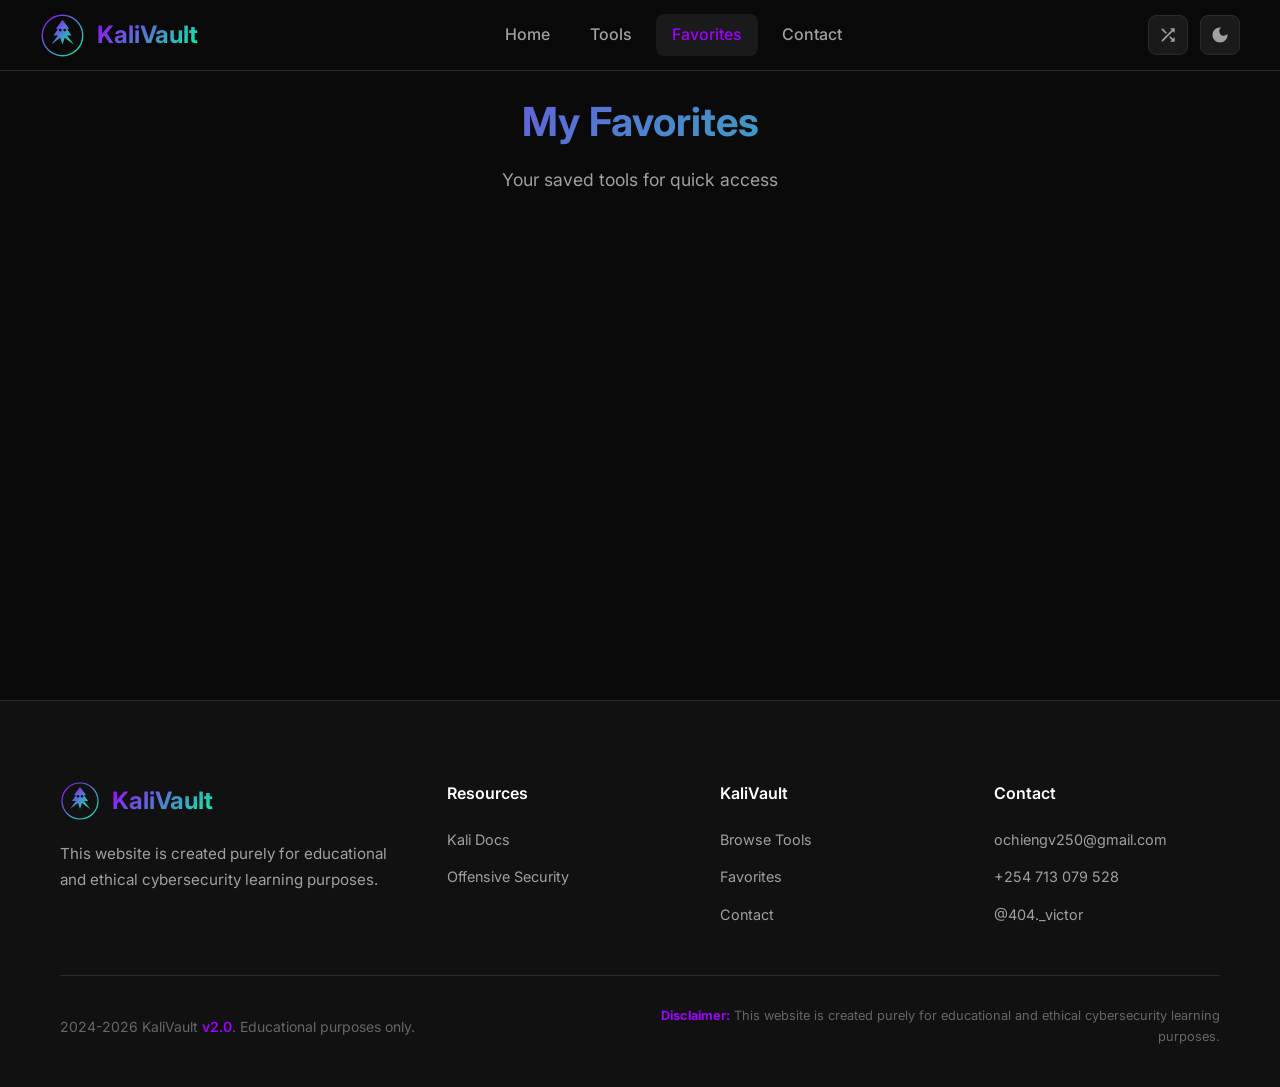
==== favorites.html @ a546f0a1 "Initial commit - KaliVault v2.0: Complete educational Kali Linux tools reference hub" ====
<!DOCTYPE html>
<html lang="en">
<head>
    <meta charset="UTF-8">
    <meta name="viewport" content="width=device-width, initial-scale=1.0">
    <title>KaliVault - My Favorites</title>
    <link rel="preconnect" href="https://fonts.googleapis.com">
    <link rel="preconnect" href="https://fonts.gstatic.com" crossorigin>
    <link href="https://fonts.googleapis.com/css2?family=Fira+Code:wght@400;500;600&family=Inter:wght@300;400;500;600;700&display=swap" rel="stylesheet">
    <link rel="stylesheet" href="assets/css/style.css">
    <link rel="icon" href="assets/images/icon.svg">
</head>
<body>
    <nav class="navbar">
        <div class="navbar-inner">
            <a href="index.html" class="logo">
                <svg class="kali-logo" viewBox="0 0 100 100" xmlns="http://www.w3.org/2000/svg">
                    <defs>
                        <linearGradient id="dragonGradFav" x1="0%" y1="0%" x2="100%" y2="100%">
                            <stop offset="0%" style="stop-color:#9f00ff"/>
                            <stop offset="100%" style="stop-color:#00ff9f"/>
                        </linearGradient>
                    </defs>
                    <circle cx="50" cy="50" r="45" fill="none" stroke="url(#dragonGradFav)" stroke-width="3"/>
                    <g fill="url(#dragonGradFav)">
                        <path d="M50 15 L65 35 L60 35 L70 50 L60 50 L75 70 L55 55 L50 70 L45 55 L25 70 L40 50 L30 50 L40 35 L35 35 Z"/>
                        <circle cx="45" cy="38" r="3" fill="#0a0a0a"/>
                        <circle cx="55" cy="38" r="3" fill="#0a0a0a"/>
                    </g>
                </svg>
                <span class="logo-text">KaliVault</span>
            </a>
            
            <button class="mobile-menu-btn" id="mobileMenuBtn" aria-label="Toggle menu">
                <span></span><span></span><span></span>
            </button>

            <ul class="nav-links" id="navLinks">
                <li><a href="index.html">Home</a></li>
                <li><a href="tools.html">Tools</a></li>
                <li><a href="favorites.html" class="active">Favorites</a></li>
                <li><a href="index.html#contact">Contact</a></li>
            </ul>

            <div class="nav-actions">
                <button class="action-btn" id="randomToolBtn" title="Random Tool">
                    <svg viewBox="0 0 24 24"><path d="M10.59 9.17L5.41 4 4 5.41l5.17 5.17 1.42-1.41zM14.5 4l2.04 2.04L4 18.59 5.41 20 17.96 7.46 20 9.5V4h-5.5zm.33 9.41l-1.41 1.41 3.13 3.13L14.5 20H20v-5.5l-2.04 2.04-3.13-3.13z"/></svg>
                </button>
                <button class="action-btn theme-toggle" id="themeToggle" aria-label="Toggle theme">
                    <svg class="icon-moon" viewBox="0 0 24 24" fill="currentColor"><path d="M12 3c-4.97 0-9 4.03-9 9s4.03 9 9 9 9-4.03 9-9c0-.46-.04-.92-.1-1.36-.98 1.37-2.58 2.26-4.4 2.26-2.98 0-5.4-2.42-5.4-5.4 0-1.81.89-3.42 2.26-4.4-.44-.06-.9-.1-1.36-.1z"/></svg>
                    <svg class="icon-sun" viewBox="0 0 24 24" fill="currentColor"><path d="M12 7c-2.76 0-5 2.24-5 5s2.24 5 5 5 5-2.24 5-5-2.24-5-5-5z"/></svg>
                </button>
            </div>
        </div>
    </nav>

    <main class="main-content">
        <div class="container">
            <div class="page-header">
                <h1>My Favorites</h1>
                <p class="page-subtitle">Your saved tools for quick access</p>
            </div>

            <div id="favoritesEmpty" class="favorites-empty" style="display: none;">
                <svg viewBox="0 0 24 24" fill="none" stroke="currentColor" stroke-width="1.5">
                    <path d="M4.318 6.318a4.5 4.5 0 000 6.364L12 20.364l7.682-7.682a4.5 4.5 0 00-6.364-6.364L12 7.636l-1.318-1.318a4.5 4.5 0 00-6.364 0z"/>
                </svg>
                <h2>No favorites yet</h2>
                <p>Start exploring tools and click the heart icon to save them here</p>
                <a href="tools.html" class="browse-tools-btn">
                    <svg viewBox="0 0 24 24" fill="currentColor" width="20" height="20"><path d="M4 6H2v14c0 1.1.9 2 2 2h14v-2H4V6zm16-4H8c-1.1 0-2 .9-2 2v12c0 1.1.9 2 2 2h12c1.1 0 2-.9 2-2V4c0-1.1-.9-2-2-2zm-1 9h-4v4h-2v-4H9V9h4V5h2v4h4v2z"/></svg>
                    Browse Tools
                </a>
            </div>

            <div id="favoritesContent" style="display: none;">
                <div class="favorites-stats">
                    <span id="favoritesCount">0 tools saved</span>
                    <button class="clear-favorites-btn" id="clearFavoritesBtn">Clear All</button>
                </div>

                <div class="favorites-grid" id="favoritesGrid"></div>
            </div>

            <div class="recently-viewed-section" id="recentlyViewedSection" style="display: none;">
                <h2 class="section-title">Recently Viewed</h2>
                <div class="recently-viewed-grid" id="recentlyViewedGrid"></div>
            </div>
        </div>
    </main>

    <footer class="footer">
        <div class="container">
            <div class="footer-content">
                <div class="footer-brand">
                    <div class="footer-logo">
                        <svg class="kali-logo-small" viewBox="0 0 100 100" xmlns="http://www.w3.org/2000/svg">
                            <defs>
                                <linearGradient id="dragonGradFootFav" x1="0%" y1="0%" x2="100%" y2="100%">
                                    <stop offset="0%" style="stop-color:#9f00ff"/>
                                    <stop offset="100%" style="stop-color:#00ff9f"/>
                                </linearGradient>
                            </defs>
                            <circle cx="50" cy="50" r="45" fill="none" stroke="url(#dragonGradFootFav)" stroke-width="3"/>
                            <g fill="url(#dragonGradFootFav)">
                                <path d="M50 15 L65 35 L60 35 L70 50 L60 50 L75 70 L55 55 L50 70 L45 55 L25 70 L40 50 L30 50 L40 35 L35 35 Z"/>
                                <circle cx="45" cy="38" r="3" fill="#0a0a0a"/>
                                <circle cx="55" cy="38" r="3" fill="#0a0a0a"/>
                            </g>
                        </svg>
                        <span class="footer-logo-text">KaliVault</span>
                    </div>
                    <p class="footer-description">This website is created purely for educational and ethical cybersecurity learning purposes.</p>
                </div>
                <div class="footer-links">
                    <h4>Resources</h4>
                    <ul>
                        <li><a href="https://www.kali.org/docs/" target="_blank">Kali Docs</a></li>
                        <li><a href="https://www.offensive-security.com/" target="_blank">Offensive Security</a></li>
                    </ul>
                </div>
                <div class="footer-links">
                    <h4>KaliVault</h4>
                    <ul>
                        <li><a href="tools.html">Browse Tools</a></li>
                        <li><a href="favorites.html">Favorites</a></li>
                        <li><a href="mailto:ochiengv250@gmail.com">Contact</a></li>
                    </ul>
                </div>
                <div class="footer-links">
                    <h4>Contact</h4>
                    <ul>
                        <li><a href="mailto:ochiengv250@gmail.com">ochiengv250@gmail.com</a></li>
                        <li><a href="https://wa.me/254713079528" target="_blank">+254 713 079 528</a></li>
                        <li><a href="https://instagram.com/404._victor" target="_blank">@404._victor</a></li>
                    </ul>
                </div>
            </div>
            <div class="footer-bottom">
                <p class="footer-copyright">2024-2026 KaliVault <span class="version">v2.0</span>. Educational purposes only.</p>
                <p class="disclaimer"><strong>Disclaimer:</strong> This website is created purely for educational and ethical cybersecurity learning purposes.</p>
            </div>
        </div>
    </footer>

    <div class="toast" id="toast">
        <svg viewBox="0 0 24 24"><path d="M9 16.17L4.83 12l-1.42 1.41L9 19 21 7l-1.41-1.41z"/></svg>
        <span></span>
    </div>

    <div class="modal-overlay tool-modal" id="toolModal">
        <div class="modal-content animate-modal">
            <div class="modal-header">
                <button class="modal-close" id="modalClose" aria-label="Close">
                    <svg viewBox="0 0 24 24"><path d="M19 6.41L17.59 5 12 10.59 6.41 5 5 6.41 10.59 12 5 17.59 6.41 19 12 13.41 17.59 19 19 17.59 13.41 12z"/></svg>
                </button>
            </div>
            <div class="modal-body" id="modalBody"></div>
        </div>
    </div>

    <script src="assets/js/app.js"></script>
    <script>
        document.addEventListener('DOMContentLoaded', async function() {
            const favoritesGrid = document.getElementById('favoritesGrid');
            const favoritesEmpty = document.getElementById('favoritesEmpty');
            const favoritesContent = document.getElementById('favoritesContent');
            const favoritesCount = document.getElementById('favoritesCount');
            const recentlyViewedGrid = document.getElementById('recentlyViewedGrid');
            const recentlyViewedSection = document.getElementById('recentlyViewedSection');
            const clearFavoritesBtn = document.getElementById('clearFavoritesBtn');

            let allTools = [];
            let toolModal = document.getElementById('toolModal');
            let modalBody = document.getElementById('modalBody');

            async function loadTools() {
                try {
                    const response = await fetch('assets/data/tools-data.json');
                    const data = await response.json();
                    
                    for (const [category, tools] of Object.entries(data.categories)) {
                        tools.forEach(tool => {
                            allTools.push({
                                ...tool,
                                category: category,
                                id: tool.name.toLowerCase().replace(/[^a-z0-9]/g, '-')
                            });
                        });
                    }
                    renderFavorites();
                    renderRecentlyViewed();
                } catch (error) {
                    console.error('Error loading tools:', error);
                }
            }

            function getFavorites() {
                return JSON.parse(localStorage.getItem('kalivault_favorites') || '[]');
            }

            function removeFromFavorites(toolId) {
                const favorites = getFavorites().filter(id => id !== toolId);
                localStorage.setItem('kalivault_favorites', JSON.stringify(favorites));
                renderFavorites();
                showToast('Removed from favorites');
            }

            function showToast(message) {
                const toast = document.getElementById('toast');
                if (toast) {
                    toast.querySelector('span').textContent = message;
                    toast.classList.add('show');
                    setTimeout(() => toast.classList.remove('show'), 2500);
                }
            }

            function renderFavorites() {
                const favorites = getFavorites();
                favoritesCount.textContent = `${favorites.length} tools saved`;

                if (favorites.length === 0) {
                    favoritesEmpty.style.display = 'block';
                    favoritesContent.style.display = 'none';
                    return;
                }

                favoritesEmpty.style.display = 'none';
                favoritesContent.style.display = 'block';

                const favoriteTools = allTools.filter(tool => favorites.includes(tool.id));

                favoritesGrid.innerHTML = favoriteTools.map(tool => `
                    <div class="favorite-tool-card" data-tool-id="${tool.id}">
                        <button class="remove-favorite-btn" onclick="event.stopPropagation(); removeFromFavorites('${tool.id}')" title="Remove from favorites">
                            <svg viewBox="0 0 24 24"><path d="M19 6.41L17.59 5 12 10.59 6.41 5 5 6.41 10.59 12 5 17.59 6.41 19 12 13.41 17.59 19 19 17.59 13.41 12z"/></svg>
                        </button>
                        <div class="favorite-tool-header">
                            <h3>${tool.name}</h3>
                            <span class="difficulty-badge ${tool.difficulty.toLowerCase()}">${tool.difficulty}</span>
                        </div>
                        <p class="favorite-tool-category">${tool.category}</p>
                        <p class="favorite-tool-desc">${tool.short_desc || ''}</p>
                        <div class="tool-command">
                            <code>${tool.command}</code>
                            <button class="copy-btn" onclick="event.stopPropagation(); copyCommand('${tool.command}')">
                                <svg viewBox="0 0 24 24"><path d="M16 1H4c-1.1 0-2 .9-2 2v14h2V3h12V1zm3 4H8c-1.1 0-2 .9-2 2v14c0 1.1.9 2 2 2h11c1.1 0 2-.9 2-2V7c0-1.1-.9-2-2-2zm0 16H8V7h11v14z"/></svg>
                                Copy
                            </button>
                        </div>
                    </div>
                `).join('');

                document.querySelectorAll('.favorite-tool-card').forEach(card => {
                    card.addEventListener('click', function() {
                        const toolId = this.dataset.toolId;
                        const tool = allTools.find(t => t.id === toolId);
                        if (tool) openToolModal(tool);
                    });
                });
            }

            function copyCommand(command) {
                navigator.clipboard.writeText(command).then(() => {
                    showToast('Copied to clipboard!');
                });
            }

            function openToolModal(tool) {
                const isFav = getFavorites().includes(tool.id);
                
                modalBody.innerHTML = `
                    <div class="modal-tool-header">
                        <div>
                            <h2 class="modal-title">${tool.name}</h2>
                            <p class="modal-category">${tool.category}</p>
                        </div>
                    </div>
                    <p class="modal-description">${tool.full_description || tool.short_desc || ''}</p>
                    <div class="modal-section">
                        <h3 class="modal-section-title">
                            <svg viewBox="0 0 24 24"><path d="M9.4 16.6L4.8 12l4.6-4.6L8 6l-6 6 6 6 1.4-1.4z"/></svg>
                            Command
                        </h3>
                        <div class="modal-command">
                            <code>${tool.command}</code>
                            <button class="copy-btn" onclick="copyCommand('${tool.command.replace(/'/g, "\\'")}')">
                                <svg viewBox="0 0 24 24"><path d="M16 1H4c-1.1 0-2 .9-2 2v14h2V3h12V1zm3 4H8c-1.1 0-2 .9-2 2v14c0 1.1.9 2 2 2h11c1.1 0 2-.9 2-2V7c0-1.1-.9-2-2-2zm0 16H8V7h11v14z"/></svg>
                                Copy
                            </button>
                        </div>
                    </div>
                    ${tool.example ? `
                    <div class="modal-section">
                        <h3 class="modal-section-title">
                            <svg viewBox="0 0 24 24"><path d="M9 21c0 .55.45 1 1 1h4c.55 0 1-.45 1-1v-1H9v1zm3-19C8.14 2 5 5.14 5 9c0 2.38 1.19 4.47 3 5.74V17c0 .55.45 1 1 1h6c.55 0 1-.45 1-1v-2.26c1.81-1.27 3-3.36 3-5.74 0-3.86-3.14-7-7-7z"/></svg>
                            Example
                        </h3>
                        <div class="example-block">
                            <code class="example-command">${tool.example}</code>
                        </div>
                    </div>
                    ` : ''}
                    <div class="modal-meta">
                        <span class="difficulty-badge ${tool.difficulty.toLowerCase()}">${tool.difficulty}</span>
                    </div>
                `;

                toolModal.classList.add('active');
                document.body.style.overflow = 'hidden';
            }

            document.getElementById('modalClose').addEventListener('click', () => {
                toolModal.classList.remove('active');
                document.body.style.overflow = '';
            });

            toolModal.addEventListener('click', (e) => {
                if (e.target === toolModal) {
                    toolModal.classList.remove('active');
                    document.body.style.overflow = '';
                }
            });

            window.removeFromFavorites = removeFromFavorites;
            window.copyCommand = copyCommand;

            clearFavoritesBtn.addEventListener('click', function() {
                if (confirm('Are you sure you want to remove all favorites?')) {
                    localStorage.setItem('kalivault_favorites', '[]');
                    renderFavorites();
                    showToast('All favorites cleared');
                }
            });

            loadTools();
        });
    </script>
</body>
</html>
---- assets/css/style.css ----
@import url('https://fonts.googleapis.com/css2?family=Fira+Code:wght@400;500;600&family=Inter:wght@300;400;500;600;700&display=swap');

:root {
  --bg-primary: #0a0a0a;
  --bg-secondary: #111111;
  --bg-card: #1a1a1a;
  --bg-card-hover: #222222;
  --text-primary: #ffffff;
  --text-secondary: #a0a0a0;
  --text-muted: #666666;
  --accent-purple: #9f00ff;
  --accent-purple-dim: rgba(159, 0, 255, 0.1);
  --accent-purple-glow: rgba(159, 0, 255, 0.3);
  --accent-green: #00ff9f;
  --accent-green-dim: rgba(0, 255, 159, 0.1);
  --accent-green-glow: rgba(0, 255, 159, 0.3);
  --border-color: #2a2a2a;
  --font-sans: 'Inter', -apple-system, BlinkMacSystemFont, sans-serif;
  --font-mono: 'Fira Code', 'Courier New', monospace;
  --transition-fast: 0.15s ease;
  --transition-normal: 0.3s ease;
  --shadow-card: 0 4px 20px rgba(0, 0, 0, 0.3);
  --shadow-glow-purple: 0 0 30px rgba(159, 0, 255, 0.3);
  --shadow-glow-green: 0 0 30px rgba(0, 255, 159, 0.3);
}

* {
  margin: 0;
  padding: 0;
  box-sizing: border-box;
}

html {
  scroll-behavior: smooth;
}

body {
  font-family: var(--font-sans);
  background-color: var(--bg-primary);
  color: var(--text-primary);
  line-height: 1.6;
  min-height: 100vh;
  overflow-x: hidden;
}

body.light-theme {
  --bg-primary: #ffffff;
  --bg-secondary: #f5f5f5;
  --bg-card: #ffffff;
  --bg-card-hover: #f0f0f0;
  --text-primary: #0a0a0a;
  --text-secondary: #555555;
  --text-muted: #999999;
  --border-color: #e0e0e0;
}

a {
  color: var(--accent-purple);
  text-decoration: none;
  transition: color var(--transition-fast);
}

a:hover {
  color: var(--accent-green);
}

.container {
  max-width: 1200px;
  margin: 0 auto;
  padding: 0 20px;
}

/* NAVBAR */
.navbar {
  position: fixed;
  top: 0;
  left: 0;
  right: 0;
  z-index: 1000;
  background: rgba(10, 10, 10, 0.95);
  backdrop-filter: blur(12px);
  border-bottom: 1px solid var(--border-color);
  padding: 0 20px;
}

body.light-theme .navbar {
  background: rgba(255, 255, 255, 0.95);
}

.navbar-inner {
  max-width: 1200px;
  margin: 0 auto;
  display: flex;
  align-items: center;
  justify-content: space-between;
  height: 70px;
}

.logo {
  display: flex;
  align-items: center;
  gap: 12px;
  font-size: 1.5rem;
  font-weight: 700;
  color: var(--text-primary);
}

.logo svg.kali-logo {
  width: 45px;
  height: 45px;
  transition: transform var(--transition-normal);
}

.logo:hover svg.kali-logo {
  transform: scale(1.1);
}

.logo-text {
  background: linear-gradient(135deg, var(--accent-purple), var(--accent-green));
  -webkit-background-clip: text;
  -webkit-text-fill-color: transparent;
  background-clip: text;
}

.nav-links {
  display: flex;
  align-items: center;
  gap: 8px;
  list-style: none;
}

.nav-links a {
  display: flex;
  align-items: center;
  gap: 6px;
  padding: 8px 16px;
  color: var(--text-secondary);
  font-weight: 500;
  border-radius: 8px;
  transition: all var(--transition-fast);
}

.nav-links a:hover,
.nav-links a.active {
  color: var(--text-primary);
  background: var(--bg-card);
}

.nav-links a.active {
  color: var(--accent-purple);
}

.nav-actions {
  display: flex;
  align-items: center;
  gap: 12px;
}

.action-btn {
  display: flex;
  align-items: center;
  justify-content: center;
  width: 40px;
  height: 40px;
  background: var(--bg-card);
  border: 1px solid var(--border-color);
  border-radius: 8px;
  cursor: pointer;
  transition: all var(--transition-fast);
}

.action-btn svg {
  width: 20px;
  height: 20px;
  fill: var(--text-secondary);
  transition: fill var(--transition-fast);
}

.action-btn:hover {
  background: var(--bg-card-hover);
  border-color: var(--accent-purple);
}

.action-btn:hover svg {
  fill: var(--accent-purple);
}

.theme-toggle {
  position: relative;
}

.theme-toggle .icon-sun { display: none; }
.theme-toggle .icon-moon { display: block; }
body.light-theme .theme-toggle .icon-sun { display: block; }
body.light-theme .theme-toggle .icon-moon { display: none; }

.mobile-menu-btn {
  display: none;
  flex-direction: column;
  gap: 5px;
  padding: 8px;
  background: none;
  border: none;
  cursor: pointer;
}

.mobile-menu-btn span {
  display: block;
  width: 24px;
  height: 2px;
  background: var(--text-primary);
  transition: all var(--transition-fast);
}

.mobile-menu-btn.active span:nth-child(1) {
  transform: rotate(45deg) translate(5px, 5px);
}

.mobile-menu-btn.active span:nth-child(2) {
  opacity: 0;
}

.mobile-menu-btn.active span:nth-child(3) {
  transform: rotate(-45deg) translate(5px, -5px);
}

@media (max-width: 768px) {
  .nav-links {
    position: fixed;
    top: 70px;
    left: 0;
    right: 0;
    bottom: 0;
    flex-direction: column;
    background: var(--bg-primary);
    padding: 20px;
    gap: 4px;
    transform: translateX(-100%);
    transition: transform var(--transition-normal);
  }

  .nav-links.active {
    transform: translateX(0);
  }

  .nav-links a {
    width: 100%;
    padding: 16px;
    font-size: 1.1rem;
  }

  .mobile-menu-btn {
    display: flex;
  }
}

/* HERO SECTION */
.hero {
  min-height: 100vh;
  display: flex;
  align-items: center;
  justify-content: center;
  text-align: center;
  padding: 100px 20px 60px;
  position: relative;
  overflow: hidden;
}

.hero-watermark {
  position: absolute;
  top: 50%;
  left: 50%;
  transform: translate(-50%, -50%);
  width: 800px;
  height: 800px;
  background: url('data:image/svg+xml,<svg xmlns="http://www.w3.org/2000/svg" viewBox="0 0 200 200"><defs><linearGradient id="g" x1="0%" y1="0%" x2="100%" y2="100%"><stop offset="0%" style="stop-color:%239f00ff;stop-opacity:0.08"/><stop offset="100%" style="stop-color:%2300ff9f;stop-opacity:0.08"/></linearGradient></defs><circle cx="100" cy="100" r="90" fill="none" stroke="url(%23g)" stroke-width="4"/><path fill="url(%23g)" d="M100 30 L130 60 L120 60 L140 90 L120 90 L150 130 L110 100 L100 130 L90 100 L50 130 L80 90 L60 90 L80 60 L70 60 Z"/><circle cx="90" cy="65" r="6" fill="%239f00ff" opacity="0.5"/><circle cx="110" cy="65" r="6" fill="%239f00ff" opacity="0.5"/></svg>') center/contain no-repeat;
  opacity: 0.3;
  pointer-events: none;
  animation: float 20s ease-in-out infinite;
}

.hero-glow {
  position: absolute;
  top: 0;
  left: 0;
  right: 0;
  bottom: 0;
  background: 
    radial-gradient(ellipse at 30% 20%, rgba(159, 0, 255, 0.15) 0%, transparent 50%),
    radial-gradient(ellipse at 70% 80%, rgba(0, 255, 159, 0.1) 0%, transparent 50%);
  pointer-events: none;
}

@keyframes float {
  0%, 100% { transform: translate(-50%, -50%) rotate(0deg); }
  50% { transform: translate(-50%, -52%) rotate(5deg); }
}

.hero-content {
  position: relative;
  z-index: 1;
  max-width: 900px;
}

.hero-badge {
  display: inline-flex;
  align-items: center;
  gap: 8px;
  padding: 8px 20px;
  background: var(--accent-purple-dim);
  border: 1px solid var(--accent-purple);
  border-radius: 50px;
  font-size: 0.875rem;
  font-weight: 500;
  color: var(--accent-purple);
  margin-bottom: 24px;
  animation: fadeInDown 0.8s ease;
}

.hero-badge svg {
  width: 16px;
  height: 16px;
}

@keyframes fadeInDown {
  from {
    opacity: 0;
    transform: translateY(-20px);
  }
  to {
    opacity: 1;
    transform: translateY(0);
  }
}

.hero-title {
  font-size: clamp(2rem, 6vw, 3.5rem);
  font-weight: 700;
  line-height: 1.2;
  margin-bottom: 20px;
  animation: fadeInUp 0.8s ease 0.2s both;
}

.hero-title .highlight {
  background: linear-gradient(135deg, var(--accent-purple), var(--accent-green));
  -webkit-background-clip: text;
  -webkit-text-fill-color: transparent;
  background-clip: text;
}

.hero-subtitle {
  font-size: 1.2rem;
  color: var(--text-secondary);
  margin-bottom: 40px;
  max-width: 700px;
  margin-left: auto;
  margin-right: auto;
  animation: fadeInUp 0.8s ease 0.4s both;
}

@keyframes fadeInUp {
  from {
    opacity: 0;
    transform: translateY(20px);
  }
  to {
    opacity: 1;
    transform: translateY(0);
  }
}

.search-container {
  position: relative;
  max-width: 650px;
  margin: 0 auto 40px;
  animation: fadeInUp 0.8s ease 0.6s both;
}

.search-container input {
  width: 100%;
  padding: 18px 24px 18px 56px;
  background: var(--bg-card);
  border: 2px solid var(--border-color);
  border-radius: 16px;
  font-size: 1.1rem;
  color: var(--text-primary);
  font-family: var(--font-sans);
  transition: all var(--transition-fast);
}

.search-container input:focus {
  outline: none;
  border-color: var(--accent-purple);
  box-shadow: 0 0 0 4px var(--accent-purple-dim), var(--shadow-glow-purple);
}

.search-container input::placeholder {
  color: var(--text-muted);
}

.search-container svg {
  position: absolute;
  left: 20px;
  top: 50%;
  transform: translateY(-50%);
  width: 22px;
  height: 22px;
  fill: var(--text-muted);
}

.stats-grid {
  display: grid;
  grid-template-columns: repeat(3, 1fr);
  gap: 32px;
  max-width: 450px;
  margin: 0 auto 40px;
  animation: fadeInUp 0.8s ease 0.8s both;
}

.stat-item {
  text-align: center;
}

.stat-number {
  font-size: 2.5rem;
  font-weight: 700;
  font-family: var(--font-mono);
  background: linear-gradient(135deg, var(--accent-purple), var(--accent-green));
  -webkit-background-clip: text;
  -webkit-text-fill-color: transparent;
  background-clip: text;
}

.stat-label {
  font-size: 0.875rem;
  color: var(--text-secondary);
  text-transform: uppercase;
  letter-spacing: 1px;
}

.hero-actions {
  display: flex;
  gap: 16px;
  justify-content: center;
  flex-wrap: wrap;
  animation: fadeInUp 0.8s ease 1s both;
}

.btn-primary,
.btn-secondary {
  display: inline-flex;
  align-items: center;
  gap: 10px;
  padding: 14px 28px;
  border-radius: 12px;
  font-size: 1rem;
  font-weight: 600;
  cursor: pointer;
  transition: all var(--transition-fast);
  border: none;
}

.btn-primary {
  background: linear-gradient(135deg, var(--accent-purple), #7b00cc);
  color: white;
  box-shadow: 0 4px 20px var(--accent-purple-glow);
}

.btn-primary:hover {
  background: linear-gradient(135deg, var(--accent-green), #00cc7f);
  transform: translateY(-3px);
  box-shadow: 0 6px 30px var(--accent-green-glow);
}

.btn-secondary {
  background: var(--bg-card);
  border: 2px solid var(--border-color);
  color: var(--text-primary);
}

.btn-secondary:hover {
  border-color: var(--accent-purple);
  color: var(--accent-purple);
  transform: translateY(-3px);
}

.btn-primary svg,
.btn-secondary svg {
  width: 20px;
  height: 20px;
  fill: currentColor;
}

@media (max-width: 480px) {
  .stats-grid {
    grid-template-columns: 1fr;
    gap: 16px;
  }
  
  .hero-actions {
    flex-direction: column;
    align-items: center;
  }
  
  .btn-primary, .btn-secondary {
    width: 100%;
    justify-content: center;
  }
}

/* ABOUT SECTION */
.about-section {
  background: var(--bg-secondary);
}

.about-card {
  background: var(--bg-card);
  border: 1px solid var(--border-color);
  border-radius: 24px;
  padding: 48px;
  max-width: 800px;
  margin: 0 auto;
  text-align: center;
  position: relative;
  overflow: hidden;
}

.about-card::before {
  content: '';
  position: absolute;
  top: 0;
  left: 0;
  right: 0;
  height: 4px;
  background: linear-gradient(90deg, var(--accent-purple), var(--accent-green));
}

.about-icon {
  width: 80px;
  height: 80px;
  margin: 0 auto 24px;
  display: flex;
  align-items: center;
  justify-content: center;
  background: var(--accent-purple-dim);
  border-radius: 20px;
}

.about-icon svg {
  width: 40px;
  height: 40px;
  fill: var(--accent-purple);
}

.about-card h2 {
  font-size: 2rem;
  margin-bottom: 16px;
}

.about-description {
  color: var(--text-secondary);
  font-size: 1.1rem;
  line-height: 1.8;
  margin-bottom: 32px;
}

.about-features {
  display: grid;
  grid-template-columns: repeat(auto-fit, minmax(200px, 1fr));
  gap: 16px;
  text-align: left;
}

.about-feature {
  display: flex;
  align-items: center;
  gap: 12px;
  padding: 12px 16px;
  background: var(--bg-primary);
  border-radius: 12px;
}

.about-feature svg {
  width: 24px;
  height: 24px;
  fill: var(--accent-green);
  flex-shrink: 0;
}

/* CONTACT SECTION */
.contact-section {
  background: var(--bg-primary);
}

.contact-grid {
  display: grid;
  grid-template-columns: repeat(auto-fit, minmax(280px, 1fr));
  gap: 24px;
  max-width: 1000px;
  margin: 0 auto;
}

.contact-card {
  background: var(--bg-card);
  border: 1px solid var(--border-color);
  border-radius: 20px;
  padding: 32px;
  text-align: center;
  transition: all var(--transition-normal);
}

.contact-card:hover {
  border-color: var(--accent-purple);
  transform: translateY(-4px);
  box-shadow: var(--shadow-glow-purple);
}

.contact-icon {
  width: 64px;
  height: 64px;
  margin: 0 auto 20px;
  display: flex;
  align-items: center;
  justify-content: center;
  background: var(--accent-purple-dim);
  border-radius: 16px;
}

.contact-icon svg {
  width: 32px;
  height: 32px;
  fill: var(--accent-purple);
}

.contact-icon.whatsapp {
  background: rgba(37, 211, 102, 0.1);
}

.contact-icon.whatsapp svg {
  fill: #25D366;
}

.contact-icon.instagram {
  background: rgba(225, 48, 108, 0.1);
}

.contact-icon.instagram svg {
  fill: #E1306C;
}

.contact-card h3 {
  font-size: 1.25rem;
  margin-bottom: 8px;
}

.contact-card p {
  color: var(--text-secondary);
  font-family: var(--font-mono);
  margin-bottom: 20px;
}

.contact-link-btn {
  display: inline-flex;
  align-items: center;
  gap: 8px;
  padding: 10px 20px;
  background: var(--accent-purple);
  border-radius: 8px;
  color: white;
  font-weight: 500;
  transition: all var(--transition-fast);
}

.contact-link-btn:hover {
  background: var(--accent-green);
  color: white;
}

/* SECTION COMMON */
.section {
  padding: 100px 20px;
}

.section-header {
  text-align: center;
  margin-bottom: 48px;
}

.section-title {
  font-size: 2.25rem;
  font-weight: 700;
  margin-bottom: 12px;
}

.section-subtitle {
  color: var(--text-secondary);
  font-size: 1.1rem;
}

/* FEATURED CARD */
.featured-card {
  background: var(--bg-card);
  border: 1px solid var(--border-color);
  border-radius: 24px;
  padding: 48px;
  max-width: 800px;
  margin: 0 auto;
  position: relative;
  overflow: hidden;
  transition: all var(--transition-normal);
}

.featured-card:hover {
  border-color: var(--accent-purple);
  box-shadow: var(--shadow-glow-purple);
}

.featured-card::before {
  content: '';
  position: absolute;
  top: 0;
  left: 0;
  right: 0;
  height: 4px;
  background: linear-gradient(90deg, var(--accent-purple), var(--accent-green));
}

.featured-label {
  display: inline-flex;
  align-items: center;
  gap: 8px;
  padding: 8px 16px;
  background: var(--accent-green-dim);
  border-radius: 50px;
  font-size: 0.875rem;
  font-weight: 600;
  color: var(--accent-green);
  margin-bottom: 20px;
}

.featured-label svg {
  width: 16px;
  height: 16px;
  fill: currentColor;
}

.featured-name {
  font-size: 2rem;
  font-weight: 700;
  margin-bottom: 12px;
}

.featured-description {
  color: var(--text-secondary);
  margin-bottom: 24px;
  line-height: 1.7;
  font-size: 1.05rem;
}

.command-block {
  background: var(--bg-primary);
  border: 1px solid var(--border-color);
  border-radius: 12px;
  padding: 16px 20px;
  font-family: var(--font-mono);
  font-size: 0.95rem;
  margin-bottom: 20px;
  display: flex;
  align-items: center;
  justify-content: space-between;
  gap: 16px;
}

.command-block code {
  color: var(--accent-green);
  word-break: break-all;
}

/* CATEGORIES GRID */
.categories-grid {
  display: grid;
  grid-template-columns: repeat(auto-fill, minmax(280px, 1fr));
  gap: 20px;
}

.category-card {
  background: var(--bg-card);
  border: 1px solid var(--border-color);
  border-radius: 16px;
  padding: 28px;
  cursor: pointer;
  transition: all var(--transition-normal);
  text-decoration: none;
  color: inherit;
}

.category-card:hover {
  background: var(--bg-card-hover);
  border-color: var(--accent-purple);
  transform: translateY(-4px);
  box-shadow: var(--shadow-glow-purple);
}

.category-icon {
  width: 56px;
  height: 56px;
  display: flex;
  align-items: center;
  justify-content: center;
  background: var(--accent-purple-dim);
  border-radius: 14px;
  margin-bottom: 20px;
  transition: all var(--transition-fast);
}

.category-card:hover .category-icon {
  background: var(--accent-purple);
}

.category-icon svg {
  width: 28px;
  height: 28px;
  fill: var(--accent-purple);
  transition: fill var(--transition-fast);
}

.category-card:hover .category-icon svg {
  fill: white;
}

.category-name {
  font-size: 1.2rem;
  font-weight: 600;
  margin-bottom: 8px;
}

.category-count {
  font-size: 0.875rem;
  color: var(--accent-green);
  font-weight: 500;
}

/* PROGRESS SECTION */
.progress-section {
  padding: 40px 20px;
}

.progress-card {
  background: var(--bg-card);
  border: 1px solid var(--border-color);
  border-radius: 16px;
  padding: 24px 32px;
}

.progress-card h3 {
  margin-bottom: 16px;
  font-size: 1.1rem;
}

.progress-bar-container {
  height: 12px;
  background: var(--bg-primary);
  border-radius: 6px;
  overflow: hidden;
  margin-bottom: 12px;
}

.progress-bar-fill {
  height: 100%;
  background: linear-gradient(90deg, var(--accent-purple), var(--accent-green));
  border-radius: 6px;
  transition: width 0.5s ease;
  position: relative;
}

.progress-bar-fill::after {
  content: '';
  position: absolute;
  top: 0;
  left: 0;
  right: 0;
  bottom: 0;
  background: linear-gradient(90deg, transparent, rgba(255,255,255,0.2), transparent);
  animation: shimmer 2s infinite;
}

@keyframes shimmer {
  0% { transform: translateX(-100%); }
  100% { transform: translateX(100%); }
}

.progress-stats {
  color: var(--text-secondary);
  font-size: 0.9rem;
}

/* RECENTLY VIEWED */
.recently-viewed-section {
  background: var(--bg-secondary);
}

.recently-viewed-widget {
  display: flex;
  gap: 16px;
  overflow-x: auto;
  padding-bottom: 16px;
}

.recently-viewed-widget::-webkit-scrollbar {
  height: 6px;
}

.recently-viewed-widget::-webkit-scrollbar-track {
  background: var(--bg-primary);
  border-radius: 3px;
}

.recently-viewed-widget::-webkit-scrollbar-thumb {
  background: var(--accent-purple);
  border-radius: 3px;
}

.recent-tool-item {
  flex-shrink: 0;
  background: var(--bg-card);
  border: 1px solid var(--border-color);
  border-radius: 12px;
  padding: 16px 20px;
  min-width: 200px;
  transition: all var(--transition-fast);
}

.recent-tool-item:hover {
  border-color: var(--accent-purple);
  transform: translateY(-2px);
}

.recent-name {
  display: block;
  font-weight: 600;
  margin-bottom: 4px;
}

.recent-category {
  font-size: 0.85rem;
  color: var(--text-muted);
}

/* COPY BUTTON */
.copy-btn {
  flex-shrink: 0;
  padding: 8px 16px;
  background: var(--accent-purple);
  border: none;
  border-radius: 8px;
  color: white;
  cursor: pointer;
  transition: all var(--transition-fast);
  display: flex;
  align-items: center;
  gap: 6px;
  font-size: 0.875rem;
  font-weight: 500;
}

.copy-btn:hover {
  background: var(--accent-green);
  transform: translateY(-2px);
  box-shadow: var(--shadow-glow-green);
}

.copy-btn:active {
  transform: scale(0.95);
}

.copy-btn svg {
  width: 16px;
  height: 16px;
  fill: currentColor;
}

/* MODAL OVERLAY */
.modal-overlay {
  display: none;
  position: fixed;
  top: 0;
  left: 0;
  right: 0;
  bottom: 0;
  background: rgba(0, 0, 0, 0.9);
  backdrop-filter: blur(8px);
  z-index: 2000;
  align-items: center;
  justify-content: center;
  padding: 20px;
}

.modal-overlay.active {
  display: flex;
}

.modal-content {
  background: var(--bg-card);
  border: 1px solid var(--border-color);
  border-radius: 20px;
  width: 100%;
  max-height: 90vh;
  overflow-y: auto;
  position: relative;
}

.feedback-modal,
.changelog-modal {
  max-width: 500px;
}

.modal-header {
  display: flex;
  justify-content: space-between;
  align-items: center;
  padding: 24px 28px;
  border-bottom: 1px solid var(--border-color);
  position: sticky;
  top: 0;
  background: var(--bg-card);
  z-index: 1;
}

.modal-header h2 {
  display: flex;
  align-items: center;
  gap: 12px;
  font-size: 1.35rem;
}

.modal-header h2 svg {
  width: 24px;
  height: 24px;
  fill: var(--accent-purple);
}

.modal-close {
  width: 40px;
  height: 40px;
  display: flex;
  align-items: center;
  justify-content: center;
  background: var(--bg-primary);
  border: 1px solid var(--border-color);
  border-radius: 10px;
  cursor: pointer;
  transition: all var(--transition-fast);
}

.modal-close:hover {
  background: #ff3b30;
  border-color: #ff3b30;
}

.modal-close svg {
  width: 20px;
  height: 20px;
  fill: var(--text-secondary);
}

.modal-close:hover svg {
  fill: white;
}

.modal-body {
  padding: 28px;
}

/* MODAL ANIMATIONS */
.animate-modal {
  animation: modalSlideIn 0.3s ease;
}

@keyframes modalSlideIn {
  from {
    opacity: 0;
    transform: translateY(-30px) scale(0.95);
  }
  to {
    opacity: 1;
    transform: translateY(0) scale(1);
  }
}

/* FEEDBACK FORM */
.form-intro {
  color: var(--text-secondary);
  margin-bottom: 24px;
}

.form-group {
  margin-bottom: 20px;
}

.form-group label {
  display: block;
  margin-bottom: 8px;
  font-size: 0.9rem;
  font-weight: 500;
  color: var(--text-secondary);
}

.form-group input,
.form-group select,
.form-group textarea {
  width: 100%;
  padding: 14px 16px;
  background: var(--bg-primary);
  border: 2px solid var(--border-color);
  border-radius: 10px;
  color: var(--text-primary);
  font-size: 0.95rem;
  font-family: var(--font-sans);
  transition: all var(--transition-fast);
}

.form-group input:focus,
.form-group select:focus,
.form-group textarea:focus {
  outline: none;
  border-color: var(--accent-purple);
  box-shadow: 0 0 0 4px var(--accent-purple-dim);
}

.form-group textarea {
  resize: vertical;
  min-height: 120px;
}

.btn-submit {
  width: 100%;
  padding: 16px 24px;
  background: linear-gradient(135deg, var(--accent-purple), #7b00cc);
  border: none;
  border-radius: 10px;
  color: white;
  font-size: 1rem;
  font-weight: 600;
  cursor: pointer;
  transition: all var(--transition-fast);
  display: flex;
  align-items: center;
  justify-content: center;
  gap: 10px;
}

.btn-submit:hover {
  background: linear-gradient(135deg, var(--accent-green), #00cc7f);
  transform: translateY(-2px);
  box-shadow: var(--shadow-glow-green);
}

.btn-submit svg {
  width: 20px;
  height: 20px;
  fill: currentColor;
}

.form-success {
  text-align: center;
  padding: 40px 20px;
}

.form-success svg {
  width: 80px;
  height: 80px;
  fill: var(--accent-green);
  margin-bottom: 20px;
}

.form-success h3 {
  font-size: 1.5rem;
  margin-bottom: 12px;
}

.form-success p {
  color: var(--text-secondary);
}

/* CHANGELOG */
.changelog-content {
  padding: 0;
}

.changelog-version {
  margin-bottom: 32px;
}

.changelog-version:last-child {
  margin-bottom: 0;
}

.version-header {
  display: flex;
  align-items: center;
  gap: 12px;
  margin-bottom: 16px;
}

.version-tag {
  background: var(--accent-purple);
  color: white;
  padding: 4px 12px;
  border-radius: 6px;
  font-size: 0.85rem;
  font-weight: 600;
}

.version-date {
  color: var(--text-muted);
  font-size: 0.85rem;
}

.changelog-list {
  list-style: none;
  padding-left: 20px;
  border-left: 2px solid var(--border-color);
}

.changelog-list li {
  position: relative;
  padding: 10px 0 10px 20px;
  color: var(--text-secondary);
}

.changelog-list li::before {
  content: '';
  position: absolute;
  left: -6px;
  top: 16px;
  width: 10px;
  height: 10px;
  background: var(--accent-purple);
  border-radius: 50%;
}

.changelog-list li.added::before {
  background: var(--accent-green);
}

.changelog-list li.improved::before {
  background: #ffc107;
}

.changelog-list li.fixed::before {
  background: #ff3b30;
}

/* TERMINAL */
.terminal-window {
  max-width: 800px;
  background: #0d1117;
  border: 1px solid var(--border-color);
  border-radius: 16px;
  overflow: hidden;
}

.terminal-header {
  display: flex;
  align-items: center;
  gap: 12px;
  padding: 14px 16px;
  background: #161b22;
  border-bottom: 1px solid var(--border-color);
}

.terminal-dots {
  display: flex;
  gap: 8px;
}

.terminal-dots span {
  width: 12px;
  height: 12px;
  border-radius: 50%;
  background: var(--border-color);
}

.terminal-dots span:nth-child(1) { background: #ff5f56; }
.terminal-dots span:nth-child(2) { background: #ffbd2e; }
.terminal-dots span:nth-child(3) { background: #27ca40; }

.terminal-title {
  flex: 1;
  text-align: center;
  color: var(--text-secondary);
  font-size: 0.9rem;
}

.terminal-body {
  height: 400px;
  padding: 16px;
  overflow-y: auto;
  font-family: var(--font-mono);
  font-size: 0.9rem;
}

.terminal-output {
  color: #c9d1d9;
}

.terminal-line {
  margin-bottom: 6px;
}

.terminal-line .highlight {
  color: var(--accent-green);
}

.terminal-line .command {
  color: var(--accent-purple);
}

.terminal-line .error {
  color: #ff3b30;
}

.terminal-input-wrapper {
  display: flex;
  align-items: center;
  gap: 8px;
  padding: 16px;
  background: #161b22;
  border-top: 1px solid var(--border-color);
}

.terminal-prompt {
  color: var(--accent-green);
  font-family: var(--font-mono);
  font-size: 0.9rem;
}

.terminal-input {
  flex: 1;
  background: none;
  border: none;
  color: var(--text-primary);
  font-family: var(--font-mono);
  font-size: 0.9rem;
  outline: none;
}

/* TOAST */
.toast {
  position: fixed;
  bottom: 30px;
  right: 30px;
  background: var(--bg-card);
  border: 2px solid var(--accent-green);
  border-radius: 12px;
  padding: 16px 24px;
  display: flex;
  align-items: center;
  gap: 12px;
  box-shadow: var(--shadow-glow-green), 0 10px 40px rgba(0,0,0,0.3);
  transform: translateY(100px);
  opacity: 0;
  transition: all 0.4s cubic-bezier(0.68, -0.55, 0.265, 1.55);
  z-index: 3000;
}

.toast.show {
  transform: translateY(0);
  opacity: 1;
}

.toast svg {
  width: 24px;
  height: 24px;
  fill: var(--accent-green);
  flex-shrink: 0;
}

.toast span {
  font-size: 0.95rem;
  color: var(--text-primary);
}

/* FOOTER */
.footer {
  background: var(--bg-secondary);
  border-top: 1px solid var(--border-color);
  padding: 80px 20px 40px;
}

.footer-content {
  max-width: 1200px;
  margin: 0 auto;
  display: grid;
  grid-template-columns: 1.5fr 1fr 1fr 1fr;
  gap: 48px;
  margin-bottom: 48px;
}

.footer-brand {
  max-width: 350px;
}

.footer-logo {
  display: flex;
  align-items: center;
  gap: 12px;
  font-size: 1.5rem;
  font-weight: 700;
  margin-bottom: 20px;
}

.footer-logo svg.kali-logo-small {
  width: 40px;
  height: 40px;
}

.footer-logo-text {
  background: linear-gradient(135deg, var(--accent-purple), var(--accent-green));
  -webkit-background-clip: text;
  -webkit-text-fill-color: transparent;
  background-clip: text;
}

.footer-description {
  color: var(--text-secondary);
  font-size: 0.95rem;
  line-height: 1.7;
  margin-bottom: 20px;
}

.social-links {
  display: flex;
  gap: 12px;
}

.social-links a {
  width: 40px;
  height: 40px;
  display: flex;
  align-items: center;
  justify-content: center;
  background: var(--bg-card);
  border: 1px solid var(--border-color);
  border-radius: 10px;
  transition: all var(--transition-fast);
}

.social-links a:hover {
  border-color: var(--accent-purple);
  background: var(--accent-purple);
}

.social-links a:hover svg {
  fill: white;
}

.social-links svg {
  width: 20px;
  height: 20px;
  fill: var(--text-secondary);
  transition: fill var(--transition-fast);
}

.footer-links h4 {
  font-size: 1rem;
  font-weight: 600;
  margin-bottom: 20px;
  color: var(--text-primary);
}

.footer-links ul {
  list-style: none;
  display: flex;
  flex-direction: column;
  gap: 12px;
}

.footer-links a {
  color: var(--text-secondary);
  font-size: 0.9rem;
  transition: color var(--transition-fast);
}

.footer-links a:hover {
  color: var(--accent-purple);
}

.footer-bottom {
  max-width: 1200px;
  margin: 0 auto;
  padding-top: 30px;
  border-top: 1px solid var(--border-color);
  display: flex;
  justify-content: space-between;
  align-items: center;
  flex-wrap: wrap;
  gap: 20px;
}

.footer-copyright {
  color: var(--text-muted);
  font-size: 0.875rem;
}

.footer-copyright .version {
  color: var(--accent-purple);
  font-weight: 600;
}

.disclaimer {
  color: var(--text-muted);
  font-size: 0.8rem;
  max-width: 600px;
  text-align: right;
  line-height: 1.6;
}

.disclaimer strong {
  color: var(--accent-purple);
}

@media (max-width: 768px) {
  .footer-content {
    grid-template-columns: 1fr;
    gap: 32px;
  }

  .footer-bottom {
    flex-direction: column;
    text-align: center;
  }

  .disclaimer {
    text-align: center;
  }
}

/* MAIN CONTENT (Tools Page) */
.main-content {
  padding-top: 90px;
  padding-bottom: 40px;
  min-height: calc(100vh - 200px);
}

.page-header {
  text-align: center;
  margin-bottom: 32px;
}

.page-header h1 {
  font-size: 2.5rem;
  font-weight: 700;
  margin-bottom: 12px;
  background: linear-gradient(135deg, var(--accent-purple), var(--accent-green));
  -webkit-background-clip: text;
  -webkit-text-fill-color: transparent;
  background-clip: text;
}

.page-subtitle {
  color: var(--text-secondary);
  font-size: 1.1rem;
}

/* TOOLS TABLE */
.tools-table-wrapper {
  background: var(--bg-card);
  border: 1px solid var(--border-color);
  border-radius: 16px;
  overflow: hidden;
}

.tools-table {
  width: 100%;
  border-collapse: collapse;
}

.tools-table thead {
  background: var(--bg-secondary);
  border-bottom: 2px solid var(--border-color);
}

.tools-table th {
  padding: 18px 20px;
  text-align: left;
  font-weight: 600;
  font-size: 0.8rem;
  text-transform: uppercase;
  letter-spacing: 0.08em;
  color: var(--text-secondary);
}

.tools-table td {
  padding: 16px 20px;
  border-bottom: 1px solid var(--border-color);
  vertical-align: middle;
}

.tools-table tbody tr {
  transition: all var(--transition-fast);
  cursor: pointer;
}

.tools-table tbody tr:hover {
  background: var(--bg-card-hover);
  transform: scale(1.005);
}

.tools-table tbody tr:hover td {
  border-color: transparent;
}

.tools-table tbody tr:last-child td {
  border-bottom: none;
}

.tool-name-cell {
  display: flex;
  align-items: center;
  gap: 12px;
}

.tool-name-cell svg {
  width: 24px;
  height: 24px;
  fill: var(--accent-purple);
  flex-shrink: 0;
}

.tool-name-cell .tool-name {
  font-weight: 600;
  font-size: 1rem;
  color: var(--text-primary);
}

.tool-name-cell .favorite-btn {
  width: 32px;
  height: 32px;
  display: flex;
  align-items: center;
  justify-content: center;
  background: none;
  border: none;
  cursor: pointer;
  opacity: 0.5;
  transition: all var(--transition-fast);
}

.tool-name-cell .favorite-btn:hover,
.tool-name-cell .favorite-btn.active {
  opacity: 1;
}

.tool-name-cell .favorite-btn svg {
  width: 20px;
  height: 20px;
  fill: #ff3b30;
}

.tool-name-cell .favorite-btn.active svg {
  fill: #ff3b30;
}

.command-cell {
  max-width: 280px;
}

.command-cell code {
  font-family: var(--font-mono);
  font-size: 0.85rem;
  color: var(--accent-green);
  background: var(--bg-primary);
  padding: 6px 12px;
  border-radius: 6px;
  display: inline-block;
  max-width: 100%;
  overflow: hidden;
  text-overflow: ellipsis;
  white-space: nowrap;
}

.desc-cell {
  color: var(--text-secondary);
  font-size: 0.9rem;
  max-width: 280px;
}

.difficulty-badge {
  padding: 4px 12px;
  border-radius: 6px;
  font-size: 0.75rem;
  font-weight: 600;
  text-transform: uppercase;
}

.difficulty-badge.easy {
  background: var(--accent-green-dim);
  color: var(--accent-green);
}

.difficulty-badge.medium {
  background: rgba(255, 193, 7, 0.15);
  color: #ffc107;
}

.difficulty-badge.hard {
  background: rgba(255, 59, 48, 0.15);
  color: #ff3b30;
}

.copy-btn-table {
  padding: 10px 16px;
  background: var(--accent-purple);
  border: none;
  border-radius: 8px;
  color: white;
  font-size: 0.85rem;
  font-weight: 500;
  cursor: pointer;
  transition: all var(--transition-fast);
  display: flex;
  align-items: center;
  gap: 6px;
  white-space: nowrap;
}

.copy-btn-table:hover {
  background: var(--accent-green);
  transform: translateY(-2px);
  box-shadow: var(--shadow-glow-green);
}

.copy-btn-table svg {
  width: 16px;
  height: 16px;
  fill: currentColor;
}

/* FILTERS */
.filters-bar {
  display: flex;
  flex-wrap: wrap;
  gap: 16px;
  align-items: center;
  margin-bottom: 24px;
  padding: 20px;
  background: var(--bg-card);
  border: 1px solid var(--border-color);
  border-radius: 16px;
}

.filter-group {
  display: flex;
  flex-wrap: wrap;
  gap: 8px;
}

.filter-btn {
  padding: 10px 18px;
  background: var(--bg-primary);
  border: 1px solid var(--border-color);
  border-radius: 10px;
  color: var(--text-secondary);
  font-size: 0.9rem;
  font-weight: 500;
  cursor: pointer;
  transition: all var(--transition-fast);
}

.filter-btn:hover {
  border-color: var(--accent-purple);
  color: var(--text-primary);
}

.filter-btn.active {
  background: var(--accent-purple);
  border-color: var(--accent-purple);
  color: white;
}

.search-wrapper {
  flex: 1;
  min-width: 250px;
  position: relative;
}

.search-wrapper svg {
  position: absolute;
  left: 14px;
  top: 50%;
  transform: translateY(-50%);
  width: 20px;
  height: 20px;
  fill: var(--text-muted);
}

.search-wrapper input {
  width: 100%;
  padding: 12px 16px 12px 44px;
  background: var(--bg-primary);
  border: 1px solid var(--border-color);
  border-radius: 10px;
  color: var(--text-primary);
  font-size: 0.95rem;
  transition: all var(--transition-fast);
}

.search-wrapper input:focus {
  outline: none;
  border-color: var(--accent-purple);
  box-shadow: 0 0 0 4px var(--accent-purple-dim);
}

.results-count {
  color: var(--text-muted);
  font-size: 0.9rem;
}

@media (max-width: 768px) {
  .tools-table-wrapper {
    overflow-x: auto;
  }
  
  .tools-table {
    min-width: 900px;
  }
  
  .filters-bar {
    flex-direction: column;
    align-items: stretch;
  }
  
  .search-wrapper {
    min-width: 100%;
  }
}

/* TOOL MODAL */
.tool-modal .modal-content {
  max-width: 800px;
}

.tool-modal .modal-body {
  padding: 32px;
}

.tool-modal .modal-tool-header {
  display: flex;
  justify-content: space-between;
  align-items: flex-start;
  margin-bottom: 24px;
}

.tool-modal .modal-title {
  font-size: 2rem;
  font-weight: 700;
  margin-bottom: 8px;
}

.tool-modal .modal-category {
  color: var(--accent-purple);
  font-size: 0.95rem;
  font-weight: 500;
}

.tool-modal .modal-description {
  color: var(--text-secondary);
  line-height: 1.8;
  margin-bottom: 28px;
  font-size: 1.05rem;
}

.tool-modal .modal-section {
  margin-bottom: 28px;
}

.tool-modal .modal-section-title {
  font-size: 1.1rem;
  font-weight: 600;
  margin-bottom: 16px;
  display: flex;
  align-items: center;
  gap: 10px;
  color: var(--text-primary);
}

.tool-modal .modal-section-title svg {
  width: 20px;
  height: 20px;
  fill: var(--accent-purple);
}

.tool-modal .modal-command {
  background: var(--bg-primary);
  border: 1px solid var(--border-color);
  border-radius: 12px;
  padding: 20px;
  font-family: var(--font-mono);
  font-size: 1rem;
  display: flex;
  align-items: center;
  justify-content: space-between;
  gap: 16px;
}

.tool-modal .modal-command code {
  color: var(--accent-green);
  font-size: 1rem;
}

.tool-modal .example-block {
  background: var(--bg-primary);
  border: 1px solid var(--border-color);
  border-radius: 12px;
  padding: 16px 20px;
}

.tool-modal .example-command {
  font-family: var(--font-mono);
  color: var(--accent-green);
  font-size: 0.95rem;
  word-break: break-all;
}

.tool-modal .flags-list {
  display: grid;
  grid-template-columns: repeat(auto-fill, minmax(200px, 1fr));
  gap: 12px;
}

.tool-modal .flag-item {
  background: var(--bg-primary);
  border: 1px solid var(--border-color);
  border-radius: 10px;
  padding: 14px 16px;
}

.tool-modal .flag-syntax {
  font-family: var(--font-mono);
  color: var(--accent-green);
  font-size: 0.9rem;
  display: block;
  margin-bottom: 4px;
}

.tool-modal .flag-desc {
  font-size: 0.85rem;
  color: var(--text-secondary);
}

.tool-modal .use-cases {
  color: var(--text-secondary);
  line-height: 1.7;
}

.tool-modal .safety-note {
  background: var(--accent-green-dim);
  border: 1px solid var(--accent-green);
  border-radius: 12px;
  padding: 20px;
  display: flex;
  gap: 16px;
}

.tool-modal .safety-note svg {
  width: 24px;
  height: 24px;
  fill: var(--accent-green);
  flex-shrink: 0;
}

.tool-modal .safety-note p {
  color: var(--text-secondary);
  font-size: 0.95rem;
  line-height: 1.6;
}

.tool-modal .modal-meta {
  display: flex;
  align-items: center;
  gap: 16px;
  margin-top: 24px;
  padding-top: 24px;
  border-top: 1px solid var(--border-color);
}

.tool-modal .favorite-btn.large {
  padding: 12px 20px;
  background: var(--bg-primary);
  border: 2px solid var(--border-color);
  border-radius: 10px;
  color: var(--text-secondary);
  font-size: 0.9rem;
  font-weight: 500;
  cursor: pointer;
  transition: all var(--transition-fast);
  display: flex;
  align-items: center;
  gap: 8px;
}

.tool-modal .favorite-btn.large:hover,
.tool-modal .favorite-btn.large.active {
  border-color: #ff3b30;
  color: #ff3b30;
}

.tool-modal .favorite-btn.large svg {
  width: 20px;
  height: 20px;
  fill: currentColor;
}

.btn-terminal {
  padding: 12px 20px;
  background: var(--accent-purple);
  border: none;
  border-radius: 10px;
  color: white;
  font-size: 0.9rem;
  font-weight: 500;
  cursor: pointer;
  transition: all var(--transition-fast);
  display: flex;
  align-items: center;
  gap: 8px;
}

.btn-terminal:hover {
  background: var(--accent-green);
  transform: translateY(-2px);
}

.btn-terminal svg {
  width: 18px;
  height: 18px;
  fill: currentColor;
}

/* LOADING */
.loading {
  animation: pulse 1.5s ease-in-out infinite;
}

@keyframes pulse {
  0%, 100% { opacity: 1; }
  50% { opacity: 0.5; }
}

.sr-only {
  position: absolute;
  width: 1px;
  height: 1px;
  padding: 0;
  margin: -1px;
  overflow: hidden;
  clip: rect(0, 0, 0, 0);
  border: 0;
}

/* NO RESULTS */
.no-results {
  text-align: center;
  padding: 80px 20px;
}

.no-results svg {
  width: 80px;
  height: 80px;
  fill: var(--text-muted);
  margin-bottom: 24px;
}

.no-results h3 {
  font-size: 1.5rem;
  margin-bottom: 12px;
}

.no-results p {
  color: var(--text-secondary);
}

/* QUICK ACTIONS */
.quick-actions {
  display: flex;
  flex-wrap: wrap;
  gap: 12px;
  margin-bottom: 24px;
  justify-content: center;
}

.quick-action-btn {
  display: inline-flex;
  align-items: center;
  gap: 8px;
  padding: 12px 20px;
  background: var(--bg-card);
  border: 1px solid var(--border-color);
  border-radius: 12px;
  color: var(--text-secondary);
  font-size: 0.9rem;
  font-weight: 500;
  cursor: pointer;
  transition: all var(--transition-fast);
}

.quick-action-btn:hover {
  background: var(--accent-purple);
  border-color: var(--accent-purple);
  color: white;
  transform: translateY(-2px);
}

.quick-action-btn svg {
  width: 18px;
  height: 18px;
  fill: currentColor;
}

/* FAVORITES PAGE */
.favorites-empty {
  text-align: center;
  padding: 80px 20px;
}

.favorites-empty svg {
  width: 100px;
  height: 100px;
  fill: none;
  stroke: var(--text-muted);
  stroke-width: 1.5;
  margin-bottom: 24px;
}

.favorites-empty h2 {
  font-size: 1.75rem;
  margin-bottom: 12px;
}

.favorites-empty p {
  color: var(--text-secondary);
  margin-bottom: 24px;
}

.browse-tools-btn {
  display: inline-flex;
  align-items: center;
  gap: 10px;
  padding: 14px 28px;
  background: var(--accent-purple);
  border-radius: 12px;
  color: white;
  font-weight: 600;
  transition: all var(--transition-fast);
}

.browse-tools-btn:hover {
  background: var(--accent-green);
  color: white;
  transform: translateY(-2px);
}

.favorites-stats {
  display: flex;
  justify-content: space-between;
  align-items: center;
  margin-bottom: 24px;
  padding: 16px 20px;
  background: var(--bg-card);
  border: 1px solid var(--border-color);
  border-radius: 12px;
}

.clear-favorites-btn {
  padding: 8px 16px;
  background: transparent;
  border: 1px solid #ff3b30;
  border-radius: 8px;
  color: #ff3b30;
  font-size: 0.85rem;
  font-weight: 500;
  cursor: pointer;
  transition: all var(--transition-fast);
}

.clear-favorites-btn:hover {
  background: #ff3b30;
  color: white;
}

.favorites-grid {
  display: grid;
  grid-template-columns: repeat(auto-fill, minmax(350px, 1fr));
  gap: 20px;
}

.favorite-tool-card {
  background: var(--bg-card);
  border: 1px solid var(--border-color);
  border-radius: 16px;
  padding: 24px;
  cursor: pointer;
  transition: all var(--transition-fast);
  position: relative;
}

.favorite-tool-card:hover {
  border-color: var(--accent-purple);
  transform: translateY(-2px);
  box-shadow: var(--shadow-glow-purple);
}

.remove-favorite-btn {
  position: absolute;
  top: 12px;
  right: 12px;
  width: 32px;
  height: 32px;
  display: flex;
  align-items: center;
  justify-content: center;
  background: rgba(255, 59, 48, 0.1);
  border: none;
  border-radius: 8px;
  color: #ff3b30;
  cursor: pointer;
  transition: all var(--transition-fast);
}

.remove-favorite-btn:hover {
  background: #ff3b30;
  color: white;
}

.remove-favorite-btn svg {
  width: 16px;
  height: 16px;
  fill: currentColor;
}

.recently-viewed-section {
  margin-top: 60px;
  padding-top: 40px;
  border-top: 1px solid var(--border-color);
}

.recently-viewed-section .section-title {
  font-size: 1.5rem;
  margin-bottom: 24px;
}

.recently-viewed-grid {
  display: grid;
  grid-template-columns: repeat(auto-fill, minmax(250px, 1fr));
  gap: 16px;
}

.recent-tool-card {
  background: var(--bg-card);
  border: 1px solid var(--border-color);
  border-radius: 12px;
  padding: 20px;
  cursor: pointer;
  transition: all var(--transition-fast);
}

.recent-tool-card:hover {
  border-color: var(--accent-purple);
  transform: translateY(-2px);
}

/* SCROLLBAR */
::-webkit-scrollbar {
  width: 8px;
  height: 8px;
}

::-webkit-scrollbar-track {
  background: var(--bg-primary);
}

::-webkit-scrollbar-thumb {
  background: var(--accent-purple);
  border-radius: 4px;
}

::-webkit-scrollbar-thumb:hover {
  background: var(--accent-green);
}

/* PRINT STYLES */
@media print {
  .navbar,
  .hero,
  .footer,
  .filters-bar,
  .quick-actions,
  .toast {
    display: none !important;
  }
  
  body {
    background: white;
    color: black;
  }
  
  .tools-table-wrapper {
    border: 1px solid #ddd;
  }
}
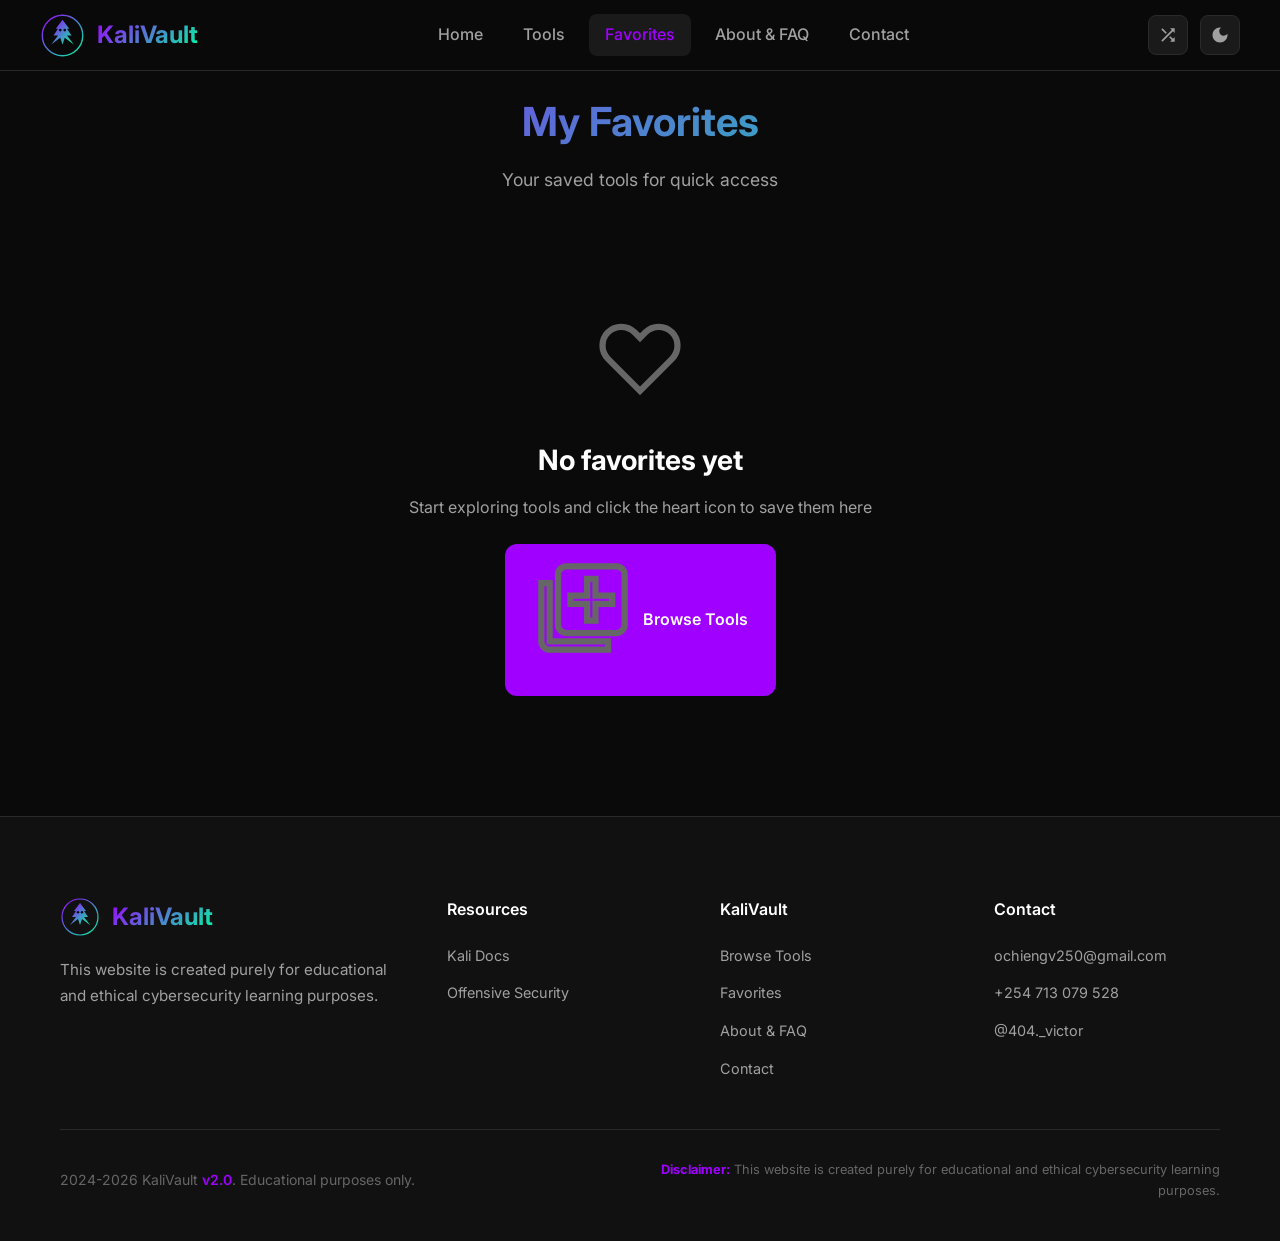
==== commit fdc19c30: "Add About & FAQ link to navbar and footer on all pages" ====
--- a/favorites.html
+++ b/favorites.html
@@ -39,6 +39,7 @@
                 <li><a href="index.html">Home</a></li>
                 <li><a href="tools.html">Tools</a></li>
                 <li><a href="favorites.html" class="active">Favorites</a></li>
+                <li><a href="about.html">About & FAQ</a></li>
                 <li><a href="index.html#contact">Contact</a></li>
             </ul>
 
@@ -124,6 +125,7 @@
                     <ul>
                         <li><a href="tools.html">Browse Tools</a></li>
                         <li><a href="favorites.html">Favorites</a></li>
+                        <li><a href="about.html">About & FAQ</a></li>
                         <li><a href="mailto:ochiengv250@gmail.com">Contact</a></li>
                     </ul>
                 </div>
